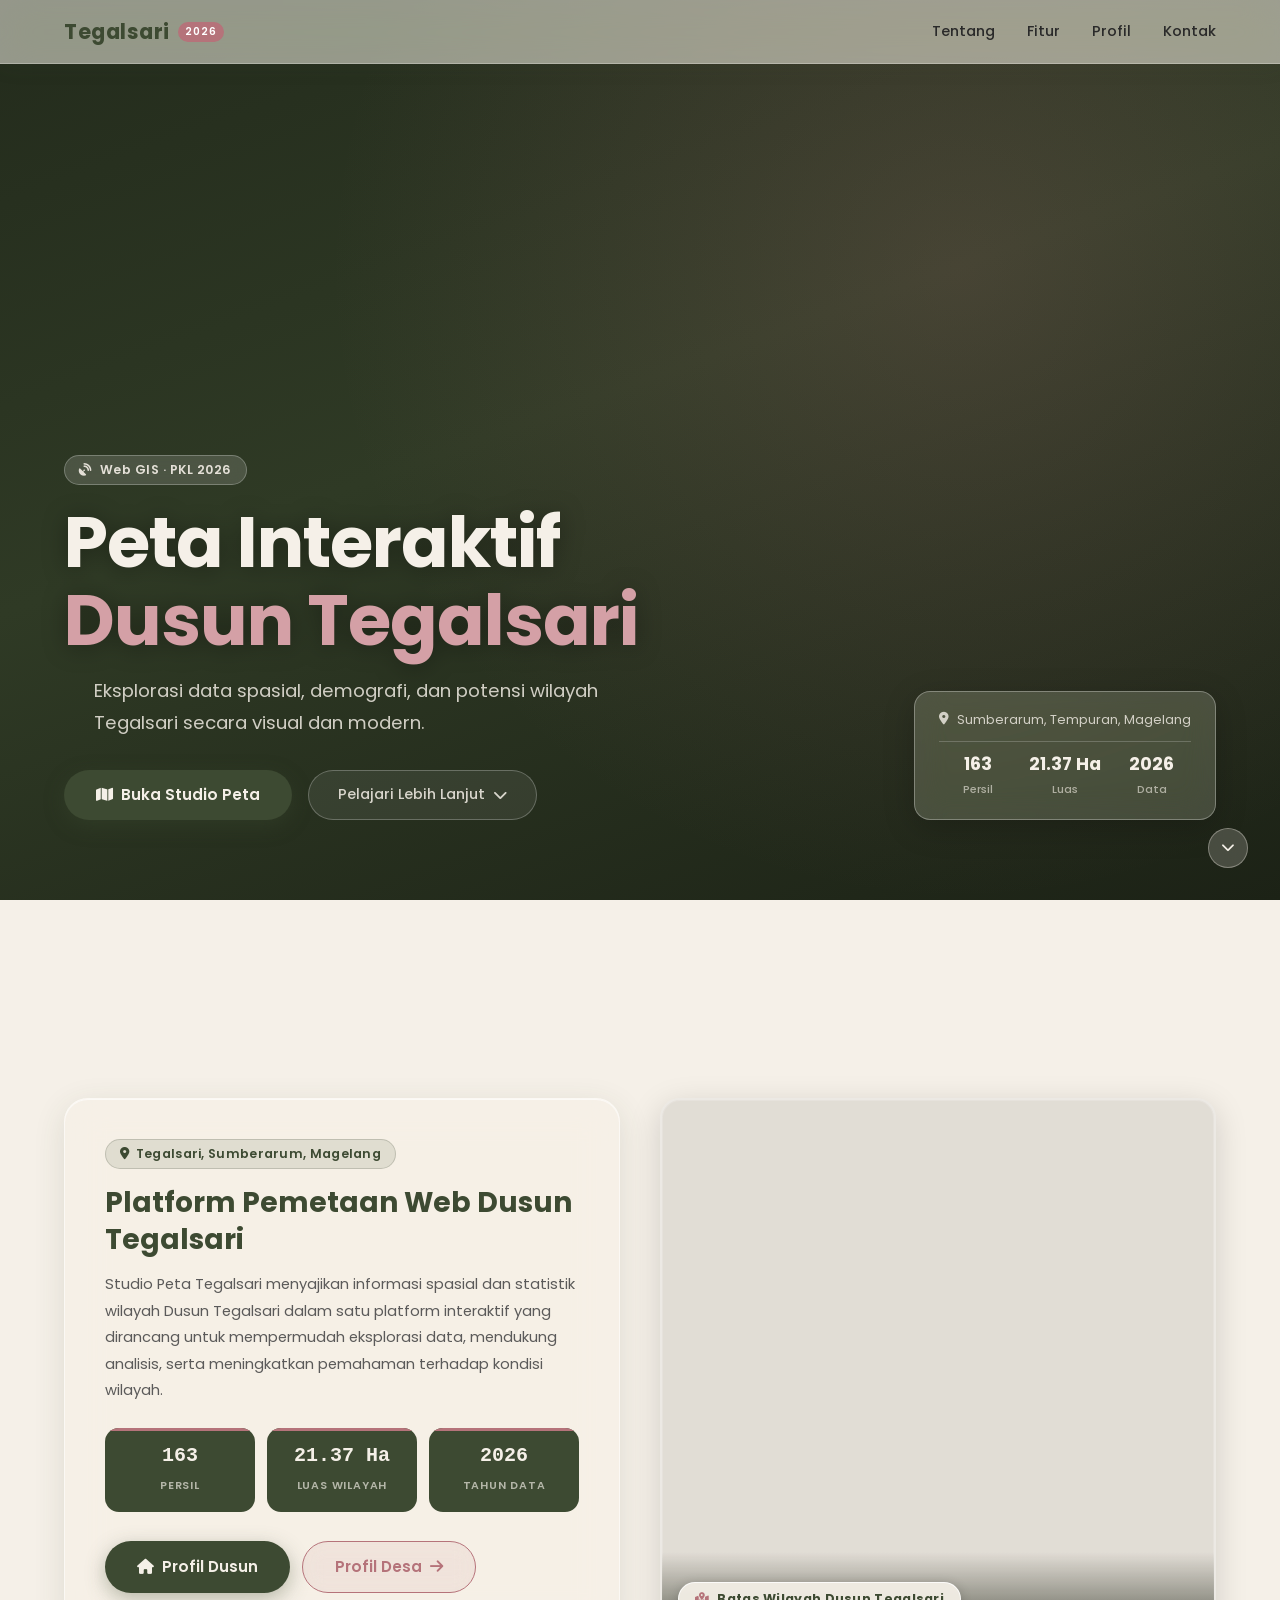
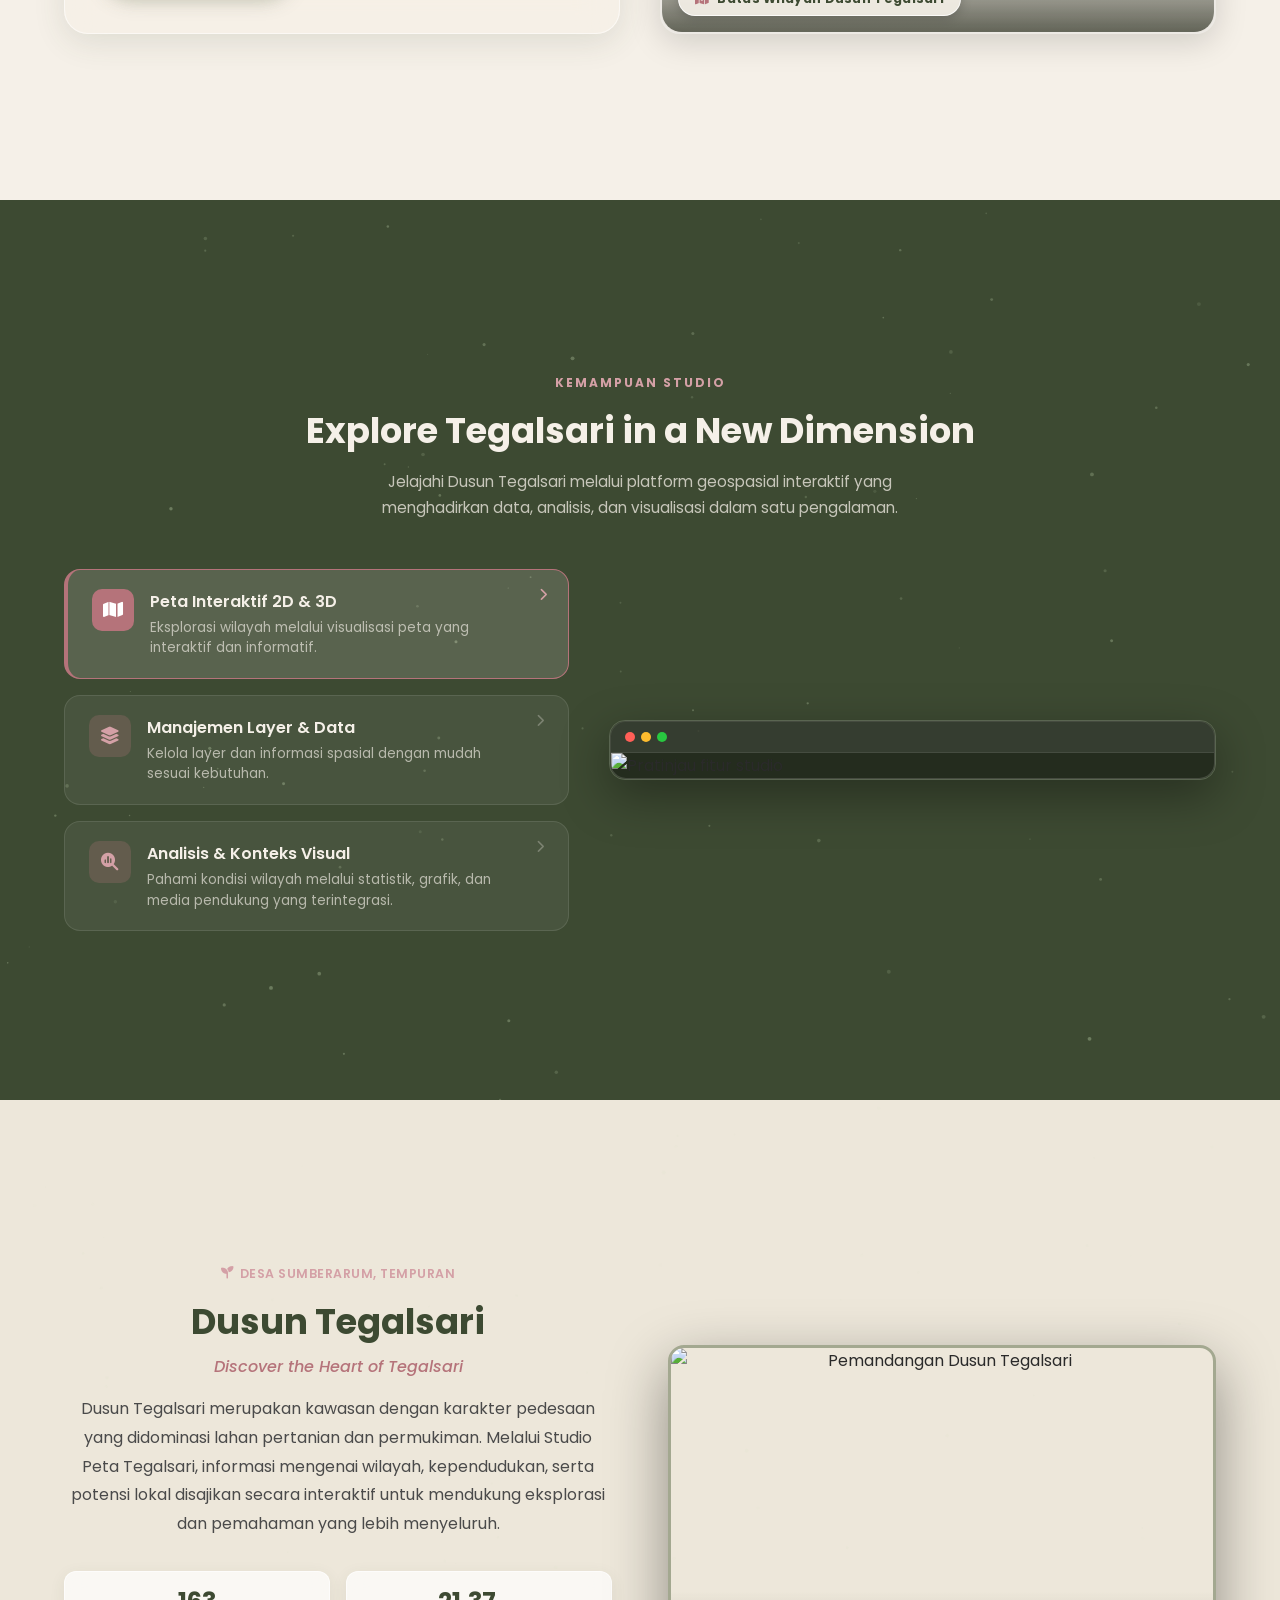
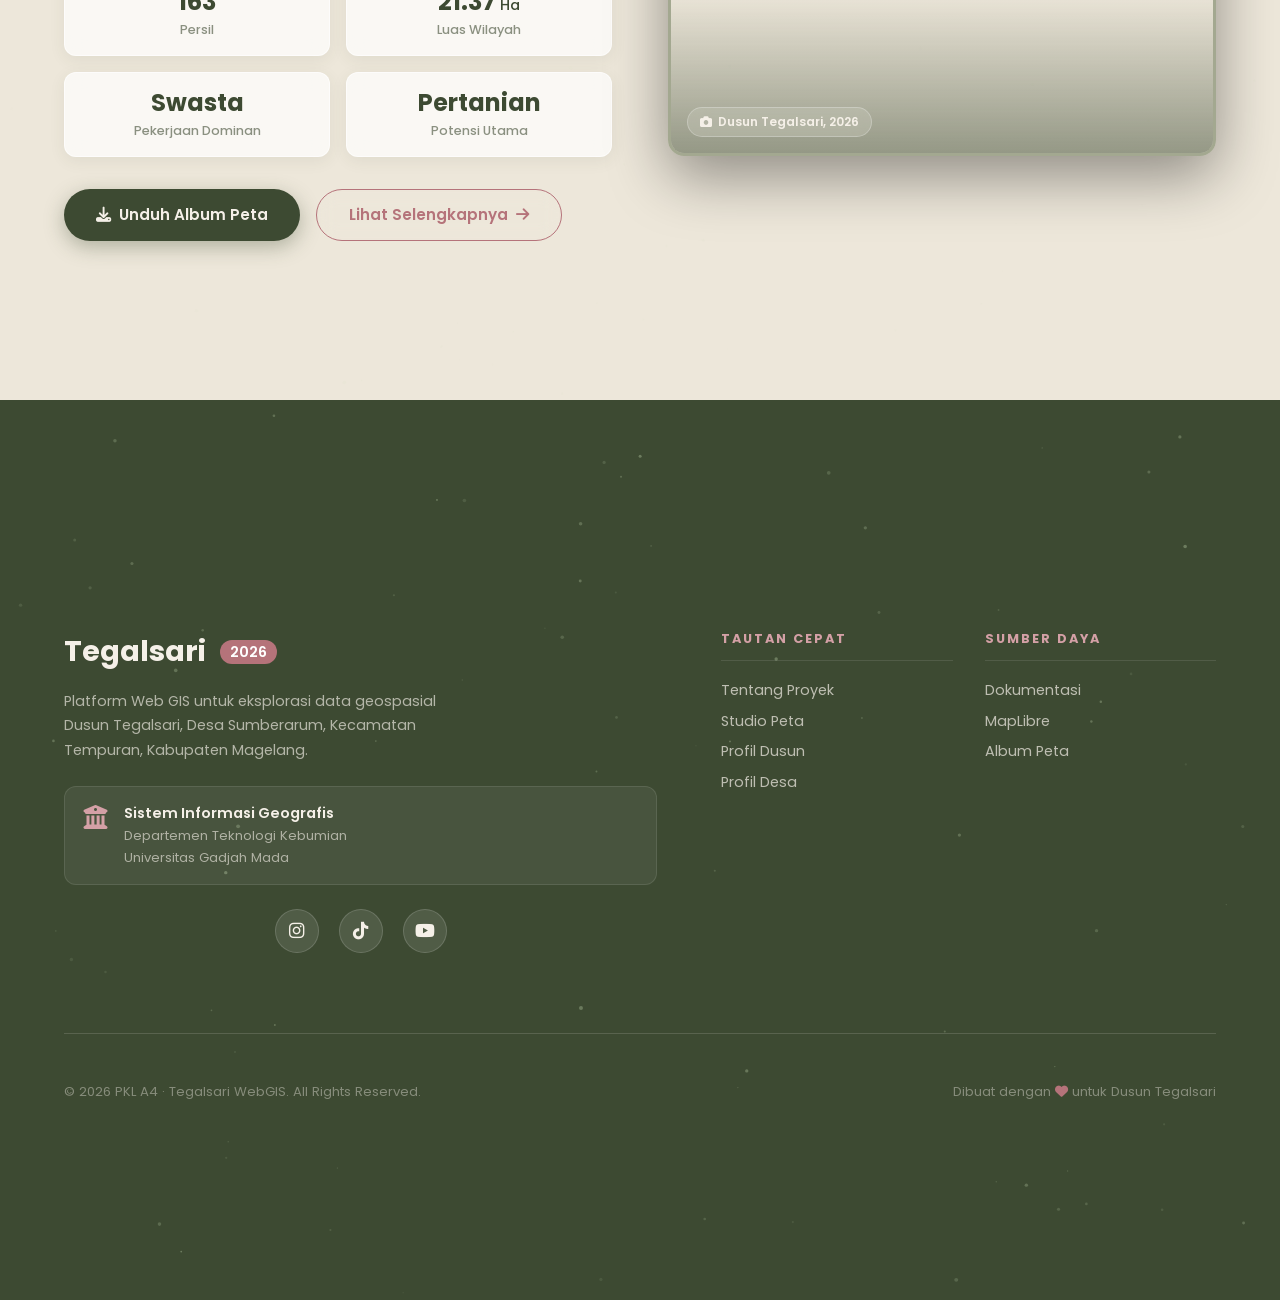
==== index.html @ 6dae24c2 "2" ====
<!DOCTYPE html>
<html lang="id">

<head>
    <meta charset="UTF-8">
    <meta name="viewport" content="width=device-width, initial-scale=1.0">
    <title>Beranda - Studio Peta Tegalsari</title>
    <meta name="description" content="Jelajahi Dusun Tegalsari, Sumberarum, Magelang melalui peta interaktif 2D & 3D. Visualisasikan data spasial, analisis demografi, dan lihat potensi wilayah secara modern.">
    <meta name="keywords" content="peta tegalsari, studio peta, dusun tegalsari, sumberarum, magelang, web gis, pemetaan partisipatif, sig ugm, data spasial">
    <meta name="google-site-verification" content="BQi9WeuSTPKFq4Drbe3K5Wo4mNg57BEpjbsLbM302eQ" />
    <meta property="og:title" content="Studio Peta Tegalsari">
    <meta property="og:description" content="Platform Web GIS untuk eksplorasi data geospasial Dusun Tegalsari, Magelang.">
    <meta property="og:image" content="https://dusun-tegalsari.web.app/data/logo.jpg">
    <meta property="og:url" content="https://dusun-tegalsari.web.app/index.html">
    <meta property="og:type" content="website">
    <link rel="shortcut icon" href="./data/logo.jpg" type="image/x-icon">
    <link rel="preconnect" href="https://fonts.googleapis.com">
    <link rel="preconnect" href="https://fonts.gstatic.com" crossorigin>
    <link href="https://fonts.googleapis.com/css2?family=Poppins:wght@300;400;500;600;700&display=swap" rel="stylesheet">
    <link rel="stylesheet" href="https://cdnjs.cloudflare.com/ajax/libs/font-awesome/6.4.0/css/all.min.css">
    <link rel="stylesheet" href="https://cdn.jsdelivr.net/npm/swiper@11/swiper-bundle.min.css" />
    <link rel="stylesheet" href="landing-style.css">
</head>

<body>
    <div id="page-background"></div>

    <!-- HEADER -->
    <header class="main-header">
        <a href="#hero" class="logo">Tegalsari</a>
        <nav class="main-nav">
            <a href="#about" class="nav-link">Tentang</a>
            <a href="#features" class="nav-link">Fitur</a>
            <a href="#preview" class="nav-link">Profil</a>
            <a href="#contact" class="nav-link">Kontak</a>
        </nav>
        <button class="nav-toggle" aria-label="Buka navigasi">
            <i class="fas fa-bars"></i>
        </button>
    </header>

    <main id="scroll-container">

        <!-- ===== SECTION 1: HERO — Layout baru: teks kiri bawah, kanan kosong ===== -->
        <section id="hero" class="fullscreen-section">
            <div class="container hero-container">
                <div class="hero-left">
                    <span class="hero-eyebrow">
                        <i class="fa-solid fa-satellite-dish"></i>
                        Web GIS · PKL 2026
                    </span>
                    <h1 class="hero-title">Peta Interaktif<br><span class="hero-title-accent">Dusun Tegalsari</span></h1>
                    <p class="hero-subtitle">Eksplorasi data spasial, demografi, dan potensi wilayah Tegalsari secara visual dan modern.</p>
                    <div class="hero-cta-group">
                        <a href="studio.html" target="_blank" class="btn btn-primary">
                            <i class="fa-solid fa-map"></i> Buka Studio Peta
                        </a>
                        <a href="#about" class="btn btn-ghost">
                            Pelajari Lebih Lanjut <i class="fa-solid fa-chevron-down"></i>
                        </a>
                    </div>
                </div>
                <!-- Floating info card pojok kanan bawah -->
                <div class="hero-info-card">
                    <div class="hero-info-card__row">
                        <i class="fa-solid fa-location-dot"></i>
                        <span>Sumberarum, Tempuran, Magelang</span>
                    </div>
                    <div class="hero-info-card__divider"></div>
                    <div class="hero-info-card__stats">
                        <div>
                            <strong>163</strong>
                            <small>Persil</small>
                        </div>
                        <div>
                            <strong>21.37 Ha</strong>
                            <small>Luas</small>
                        </div>
                        <div>
                            <strong>2026</strong>
                            <small>Data</small>
                        </div>
                    </div>
                </div>
            </div>
        </section>

        <!-- ===== SECTION 2: TENTANG — Layout baru: badge + 2 kolom + mini stats ===== -->
        <section id="about" class="fullscreen-section">
            <div class="container">
                <div class="about-content-grid">
                    <div class="about-text-content">
                        <span class="about-badge">
                            <i class="fa-solid fa-location-dot"></i>
                            Tegalsari, Sumberarum, Magelang
                        </span>
                        <h2 class="section-title">Platform Pemetaan Web Dusun Tegalsari</h2>
                        <p class="section-description">
                            Studio Peta Tegalsari menyajikan informasi spasial dan statistik wilayah Dusun Tegalsari dalam satu platform interaktif yang dirancang untuk mempermudah eksplorasi data, mendukung analisis, serta meningkatkan pemahaman terhadap kondisi wilayah.
                        </p>
                        <div class="about-stats-mini">
                            <div class="about-stat">
                                <strong>163</strong>
                                <span>Persil</span>
                            </div>
                            <div class="about-stat">
                                <strong>21.37 Ha</strong>
                                <span>Luas Wilayah</span>
                            </div>
                            <div class="about-stat">
                                <strong>2026</strong>
                                <span>Tahun Data</span>
                            </div>
                        </div>
                        <div class="about-buttons">
                            <a href="profil-dusun.html" class="btn btn-primary">
                                <i class="fa-solid fa-house"></i> Profil Dusun
                            </a>
                            <a href="https://desasumberarum.id/" target="_blank" class="btn btn-secondary">
                                Profil Desa <i class="fa-solid fa-arrow-right"></i>
                            </a>
                        </div>
                    </div>
                    <div class="about-map-placeholder">
                        <div class="about-map-label">
                            <i class="fa-solid fa-map-location-dot"></i>
                            Batas Wilayah Dusun Tegalsari
                        </div>
                    </div>
                </div>
            </div>
        </section>

        <!-- ===== SECTION 3: FITUR — Layout baru: header center atas, grid bawah ===== -->
        <section id="features" class="fullscreen-section bg-darker">
            <canvas class="twinkling-lights-canvas"></canvas>
            <div class="container">
                <div class="section-content section-content--features">
                    <div class="features-header">
                        <span class="features-eyebrow">Kemampuan Studio</span>
                        <h2 class="section-title">Explore Tegalsari in a New Dimension</h2>
                        <p class="features-subtitle">
Jelajahi Dusun Tegalsari melalui platform geospasial interaktif yang menghadirkan data, analisis, dan visualisasi dalam satu pengalaman.                        </p>
                    </div>

                    <div class="features-interactive-grid">
                        <div class="features-list">
                            <div class="feature-item active" data-image-src="./img/image1.png">
                                <div class="feature-item__icon">
                                    <i class="fa-solid fa-map"></i>
                                </div>
                                <div class="feature-item__text">
                                    <h3>Peta Interaktif 2D & 3D</h3>
                                    <p>Eksplorasi wilayah melalui visualisasi peta yang interaktif dan informatif.</p>
                                </div>
                                <i class="fa-solid fa-chevron-right feature-item__arrow"></i>
                            </div>
                            <div class="feature-item" data-image-src="./img/image2.png">
                                <div class="feature-item__icon">
                                    <i class="fa-solid fa-layer-group"></i>
                                </div>
                                <div class="feature-item__text">
                                    <h3>Manajemen Layer & Data</h3>
                                    <p>Kelola layer dan informasi spasial dengan mudah sesuai kebutuhan.</p>
                                </div>
                                <i class="fa-solid fa-chevron-right feature-item__arrow"></i>
                            </div>
                            <div class="feature-item" data-image-src="./img/image3.png">
                                <div class="feature-item__icon">
                                    <i class="fa-solid fa-magnifying-glass-chart"></i>
                                </div>
                                <div class="feature-item__text">
                                    <h3>Analisis & Konteks Visual</h3>
                                    <p>Pahami kondisi wilayah melalui statistik, grafik, dan media pendukung yang terintegrasi.</p>
                                </div>
                                <i class="fa-solid fa-chevron-right feature-item__arrow"></i>
                            </div>
                        </div>

                        <div class="features-preview">
                            <div class="features-preview__frame">
                                <div class="features-preview__bar">
                                    <span></span><span></span><span></span>
                                </div>
                                <img src="./img/image1.png" alt="Pratinjau fitur studio" id="feature-preview-image">
                            </div>
                        </div>
                    </div>
                </div>
            </div>
        </section>

        <!-- ===== SECTION 4: PROFIL DUSUN — Layout baru: gambar kanan, teks kiri ===== -->
        <section id="preview" class="fullscreen-section bg-darker">
            <canvas class="twinkling-lights-canvas"></canvas>
            <div class="container">
                <div class="section-content">
                    <div class="profil-dusun-grid">
                        <!-- Kolom Kiri: Konten Teks -->
                        <div class="profil-dusun-content">
                            <span class="profil-eyebrow">
                                <i class="fa-solid fa-seedling"></i> Desa Sumberarum, Tempuran
                            </span>
                            <h2 class="section-title">Dusun Tegalsari</h2>
                            <p class="profil-dusun-tagline">Discover the Heart of Tegalsari</p>
                            <p class="section-description">
                                Dusun Tegalsari merupakan kawasan dengan karakter pedesaan yang didominasi lahan pertanian dan permukiman. Melalui Studio Peta Tegalsari, informasi mengenai wilayah, kependudukan, serta potensi lokal disajikan secara interaktif untuk mendukung eksplorasi dan pemahaman yang lebih menyeluruh.
                            </p>

                            <!-- Stats: 2 baris -->
                            <div class="profil-dusun-stats">
                                <div class="stat-item">
                                    <span class="stat-number">163</span>
                                    <p class="stat-label">Persil</p>
                                </div>
                                <div class="stat-item">
                                    <span class="stat-number">21.37<small> Ha</small></span>
                                    <p class="stat-label">Luas Wilayah</p>
                                </div>
                                <div class="stat-item">
                                    <span class="stat-number">Swasta</span>
                                    <p class="stat-label">Pekerjaan Dominan</p>
                                </div>
                                <div class="stat-item">
                                    <span class="stat-number">Pertanian</span>
                                    <p class="stat-label">Potensi Utama</p>
                                </div>
                            </div>

                            <div class="profil-dusun-buttons">
                                <a href="./source/media/album_peta_tegalsari_2026.pdf" class="btn btn-primary" download>
                                    <i class="fa-solid fa-download"></i> Unduh Album Peta
                                </a>
                                <a href="profil-dusun.html" target="_blank" rel="noopener noreferrer" class="btn btn-secondary">
                                    Lihat Selengkapnya <i class="fa-solid fa-arrow-right"></i>
                                </a>
                            </div>
                        </div>

                        <!-- Kolom Kanan: Gambar -->
                        <div class="profil-dusun-image-wrapper">
                            <img src="https://images.weserv.nl/?url=https://api.ona.io/api/v1/files/45949561?filename=tegalsari/attachments/854525_Form_Survei_PKL_2_Wawancara_DUSUNN/1752638874146.jpg&w=1080&q=75&output=jpg"
                                alt="Pemandangan Dusun Tegalsari">
                            <div class="profil-dusun-image-tag">
                                <i class="fa-solid fa-camera"></i> Dusun Tegalsari, 2026
                            </div>
                        </div>
                    </div>
                </div>
            </div>
        </section>

        <!-- ===== SECTION 5: KONTAK — Layout baru: 2 kolom, kiri info, kanan link ===== -->
        <section id="contact" class="fullscreen-section bg-darker">
            <canvas class="twinkling-lights-canvas"></canvas>
            <div class="container">
                <div class="contact-grid">
                    <!-- Kiri: Branding -->
                    <div class="contact-brand">
                        <div class="contact-logo">Tegalsari <span>2026</span></div>
                        <p class="contact-tagline">
                            Platform Web GIS untuk eksplorasi data geospasial Dusun Tegalsari,
                            Desa Sumberarum, Kecamatan Tempuran, Kabupaten Magelang.
                        </p>
                        <div class="contact-affiliation">
                            <i class="fa-solid fa-university"></i>
                            <div>
                                <strong>Sistem Informasi Geografis</strong>
                                <span>Departemen Teknologi Kebumian</span>
                                <span>Universitas Gadjah Mada</span>
                            </div>
                        </div>
                        <div class="social-links">
                            <a href="https://www.instagram.com/sig24ugm/" target="_blank" aria-label="Instagram">
                                <i class="fab fa-instagram"></i>
                            </a>
                            <a href="https://www.tiktok.com/@sig24ugm" target="_blank" aria-label="Tiktok"><i class="fab fa-tiktok"></i></a>
                            <a href="https://www.youtube.com/@sigugm" target="_blank" aria-label="YouTube"><i class="fab fa-youtube"></i></a>
                        </div>
                    </div>

                    <!-- Kanan: Link columns -->
                    <div class="contact-links">
                        <div class="footer-column">
                            <h3>Tautan Cepat</h3>
                            <ul>
                                <li><a href="#about">Tentang Proyek</a></li>
                                <li><a href="studio.html" target="_blank">Studio Peta</a></li>
                                <li><a href="profil-dusun.html" target="_blank">Profil Dusun</a></li>
                                <li><a href="https://desasumberarum.id/" target="_blank">Profil Desa</a></li>
                            </ul>
                        </div>
                        <div class="footer-column">
                            <h3>Sumber Daya</h3>
                            <ul>
                                <li><a href="dokumentasi.html" target="_blank">Dokumentasi</a></li>
                                <li><a href="https://maplibre.org/" target="_blank">MapLibre</a></li>
                                <li><a href="./source/media/album_peta.pdf" download>Album Peta</a></li>
                            </ul>
                        </div>
                    </div>
                </div>

                <div class="contact-footer-bar">
                    <span>© 2026 PKL A4 · Tegalsari WebGIS. All Rights Reserved.</span>
                    <span class="hide-on-mobile">Dibuat dengan <i class="fa-solid fa-heart" style="color:var(--rose)"></i> untuk Dusun Tegalsari</span>
                </div>
            </div>
        </section>

    </main>

    <!-- NAVIGASI PANAH -->
    <div id="section-nav-arrows">
        <a href="#" id="arrow-up" class="nav-arrow hidden" aria-label="Go to previous section">
            <i class="fa-solid fa-chevron-up"></i>
        </a>
        <a href="#" id="arrow-down" class="nav-arrow" aria-label="Go to next section">
            <i class="fa-solid fa-chevron-down"></i>
        </a>
    </div>

    <script src="https://cdn.jsdelivr.net/npm/swiper@11/swiper-bundle.min.js"></script>

    <script>
        document.addEventListener('DOMContentLoaded', () => {

            // Nav toggle
            const navToggle = document.querySelector('.nav-toggle');
            const mainNav = document.querySelector('.main-nav');
            const navLinks = document.querySelectorAll('.nav-link');
            navToggle.addEventListener('click', () => {
                mainNav.classList.toggle('is-open');
                const icon = navToggle.querySelector('i');
                icon.classList.toggle('fa-bars');
                icon.classList.toggle('fa-times');
            });
            navLinks.forEach(link => {
                link.addEventListener('click', () => {
                    if (mainNav.classList.contains('is-open')) {
                        mainNav.classList.remove('is-open');
                        const icon = navToggle.querySelector('i');
                        icon.classList.add('fa-bars');
                        icon.classList.remove('fa-times');
                    }
                });
            });

            // Twinkling lights canvas
            const canvases = document.querySelectorAll('.twinkling-lights-canvas');
            canvases.forEach(canvas => {
                const ctx = canvas.getContext('2d');
                let lights = [];
                const numLights = 80;
                function resizeCanvas() { canvas.width = canvas.offsetWidth; canvas.height = canvas.offsetHeight; }
                function Light() { this.x = Math.random() * canvas.width; this.y = Math.random() * canvas.height; this.size = Math.random() * 1.5 + 0.5; this.opacity = Math.random() * 0.5 + 0.2; this.twinkleSpeed = (Math.random() - 0.5) * 0.015; }
                Light.prototype.update = function () { this.opacity += this.twinkleSpeed; if (this.opacity <= 0.1 || this.opacity >= 1) { this.twinkleSpeed *= -1; } };
                Light.prototype.draw = function () { ctx.beginPath(); ctx.arc(this.x, this.y, this.size, 0, Math.PI * 2); ctx.fillStyle = `rgba(200, 220, 180, ${this.opacity})`; ctx.fill(); };
                function createLights() { lights = []; for (let i = 0; i < numLights; i++) { lights.push(new Light()); } }
                function animate() { ctx.clearRect(0, 0, canvas.width, canvas.height); for (const light of lights) { light.update(); light.draw(); } requestAnimationFrame(animate); }
                resizeCanvas(); createLights(); animate();
                window.addEventListener('resize', () => { resizeCanvas(); createLights(); });
            });

            // Section nav arrows
            const sections = document.querySelectorAll('.fullscreen-section');
            const arrowUp = document.getElementById('arrow-up');
            const arrowDown = document.getElementById('arrow-down');
            function smoothScrollTo(targetId) { document.querySelector(targetId)?.scrollIntoView({ behavior: 'smooth', block: 'start' }); }
            arrowUp.addEventListener('click', (e) => { e.preventDefault(); smoothScrollTo(e.currentTarget.getAttribute('href')); });
            arrowDown.addEventListener('click', (e) => { e.preventDefault(); smoothScrollTo(e.currentTarget.getAttribute('href')); });
            const observer = new IntersectionObserver((entries) => {
                entries.forEach(entry => {
                    if (entry.isIntersecting) {
                        const currentIndex = Array.from(sections).findIndex(sec => sec.id === entry.target.id);
                        arrowUp.classList.toggle('hidden', currentIndex === 0);
                        if (currentIndex > 0) arrowUp.href = `#${sections[currentIndex - 1].id}`;
                        arrowDown.classList.toggle('hidden', currentIndex === sections.length - 1);
                        if (currentIndex < sections.length - 1) arrowDown.href = `#${sections[currentIndex + 1].id}`;
                    }
                });
            }, { threshold: 0.7 });
            sections.forEach(section => observer.observe(section));

            // Feature items interaktif
            const featureItems = document.querySelectorAll('.feature-item');
            const mockupImage = document.getElementById('feature-preview-image');
            if (featureItems.length > 0 && mockupImage) {
                featureItems.forEach(item => {
                    item.addEventListener('click', () => {
                        featureItems.forEach(i => i.classList.remove('active'));
                        item.classList.add('active');
                        const newImageSrc = item.getAttribute('data-image-src');
                        mockupImage.style.opacity = '0';
                        setTimeout(() => { mockupImage.src = newImageSrc; mockupImage.style.opacity = '1'; }, 300);
                    });
                });
            }
        });
    </script>

</body>
</html>
---- landing-style.css ----
/* ============================================
   LANDING-STYLE.CSS — TEGALSARI 2026
   Palet: Olive Green + Dusty Rose + Cream
   ============================================ */

/* --- VARIABLES --- */
:root {
    --olive:        #3d4a32;
    --olive-light:  #5a6b47;
    --olive-muted:  rgba(61, 74, 50, 0.85);
    --rose:         #b5737a;
    --rose-light:   #d4a0a6;
    --cream:        #f5f0e8;
    --cream-dark:   #ede7da;
    --charcoal:     #2a2a2a;
    --text-on-dark: #f0ece4;
    --text-muted:   #8a9080;
    --border-glass: rgba(255, 255, 255, 0.25);
    --glass-blur:   blur(18px) saturate(160%);
    --font:         'Poppins', sans-serif;
    --radius:       16px;
    --transition:   0.35s ease;
}

/* --- RESET & BASE --- */
*, *::before, *::after { margin: 0; padding: 0; box-sizing: border-box; }
html { scroll-behavior: smooth; }

body {
    font-family: var(--font);
    background-color: var(--cream);
    color: var(--charcoal);
    overflow-x: hidden;
}

/* --- LATAR HALAMAN (statis, tanpa peta) --- */
#page-background {
    position: fixed;
    top: 0; left: 0;
    width: 100%; height: 100%;
    z-index: 0;
    background:
        radial-gradient(circle at 75% 30%, rgba(181, 115, 122, 0.18), transparent 55%),
        linear-gradient(160deg, #232b1c 0%, #2f3a25 45%, #1c2216 100%);
}

/* ============================================
   HEADER
   ============================================ */
.main-header {
    position: fixed;
    top: 0; left: 0; right: 0;
    z-index: 1000;
    display: flex;
    justify-content: space-between;
    align-items: center;
    padding: 1rem 5%;
    background: rgba(245, 240, 232, 0.55);
    backdrop-filter: var(--glass-blur);
    -webkit-backdrop-filter: var(--glass-blur);
    border-bottom: 1px solid var(--border-glass);
    box-shadow: 0 2px 20px rgba(61, 74, 50, 0.1);
    transition: background var(--transition);
}

.logo {
    font-size: 1.3rem;
    font-weight: 700;
    text-decoration: none;
    color: var(--olive);
    letter-spacing: 0.5px;
    display: flex;
    align-items: center;
    gap: 0.5rem;
}
.logo::after {
    content: '2026';
    font-size: 0.65rem;
    font-weight: 600;
    background: var(--rose);
    color: #fff;
    padding: 2px 7px;
    border-radius: 20px;
    letter-spacing: 1px;
    vertical-align: middle;
}

.main-nav {
    display: flex;
    gap: 2rem;
}
.main-nav .nav-link {
    text-decoration: none;
    color: var(--charcoal);
    font-size: 0.9rem;
    font-weight: 500;
    position: relative;
    transition: color var(--transition);
}
.main-nav .nav-link::after {
    content: '';
    position: absolute;
    bottom: -3px; left: 0;
    width: 0; height: 2px;
    background: var(--rose);
    border-radius: 2px;
    transition: width var(--transition);
}
.main-nav .nav-link:hover { color: var(--olive); }
.main-nav .nav-link:hover::after { width: 100%; }

.nav-toggle {
    display: none;
    background: none;
    border: none;
    font-size: 1.3rem;
    color: var(--olive);
    cursor: pointer;
}

/* ============================================
   FULLSCREEN SECTIONS
   ============================================ */
main#scroll-container {
    position: relative;
    z-index: 1;
}

.fullscreen-section {
    min-height: 100vh;
    display: flex;
    align-items: center;
    justify-content: center;
    position: relative;
    overflow: hidden;
}

.container {
    width: 90%;
    max-width: 1200px;
    margin: 0 auto;
    position: relative;
    z-index: 2;
}

/* ============================================
   SECTION 1: HERO
   ============================================ */
#hero {
    background: transparent;
}

#hero .section-content {
    text-align: center;
    padding: 6rem 1rem 2rem;
}

.hero-title {
    font-size: clamp(2.2rem, 5vw, 4rem);
    font-weight: 700;
    line-height: 1.15;
    color: var(--cream);
    text-shadow: 0 2px 20px rgba(0,0,0,0.4);
    margin-bottom: 1rem;
    letter-spacing: -0.5px;
}

.hero-subtitle {
    font-size: clamp(0.95rem, 2vw, 1.15rem);
    color: rgba(245, 240, 232, 0.82);
    max-width: 560px;
    margin: 0 auto 2rem;
    line-height: 1.7;
}

/* ============================================
   BUTTONS
   ============================================ */
.btn {
    display: inline-flex;
    align-items: center;
    gap: 0.5rem;
    padding: 0.85rem 2rem;
    border-radius: 50px;
    font-family: var(--font);
    font-size: 0.95rem;
    font-weight: 600;
    text-decoration: none;
    transition: all var(--transition);
    cursor: pointer;
    border: none;
}

.btn-primary {
    background: var(--olive);
    color: var(--cream);
    box-shadow: 0 6px 20px rgba(61, 74, 50, 0.35);
}
.btn-primary:hover {
    background: var(--olive-light);
    transform: translateY(-3px);
    box-shadow: 0 10px 28px rgba(61, 74, 50, 0.45);
    color: var(--cream);
}

.btn-secondary {
    background: rgba(245, 240, 232, 0.18);
    backdrop-filter: blur(10px);
    color: var(--cream);
    border: 1.5px solid rgba(245, 240, 232, 0.5);
}
.btn-secondary:hover {
    background: var(--rose);
    border-color: var(--rose);
    color: #fff;
    transform: translateY(-3px);
}

/* ============================================
   SECTION 2: ABOUT
   ============================================ */
/* ============================================
   SECTION 2: ABOUT — FIX
   ============================================ */
#about { background: transparent; }

.about-content-grid {
    display: grid;
    grid-template-columns: 1fr 1fr;
    gap: 2.5rem;
    align-items: center;
    padding: 5rem 0 3rem;
}

/* Card kiri */
.about-text-content {
    background: rgba(245, 240, 232, 0.72);
    backdrop-filter: blur(20px) saturate(160%);
    -webkit-backdrop-filter: blur(20px) saturate(160%);
    border: 1px solid rgba(255, 255, 255, 0.55);
    border-radius: 24px;
    padding: 2.5rem;
    box-shadow: 0 8px 32px rgba(61, 74, 50, 0.12), inset 0 1px 0 rgba(255,255,255,0.6);
}

.about-badge {
    display: inline-flex;
    align-items: center;
    gap: 0.4rem;
    background: rgba(61, 74, 50, 0.12);
    color: var(--olive, #3d4a32);
    font-size: 0.78rem;
    font-weight: 600;
    padding: 5px 14px;
    border-radius: 50px;
    margin-bottom: 1rem;
    border: 1px solid rgba(61, 74, 50, 0.2);
    letter-spacing: 0.3px;
}

.about-text-content .section-title {
    font-size: 1.75rem;
    font-weight: 700;
    color: var(--olive, #3d4a32);
    margin-bottom: 0.85rem;
    line-height: 1.3;
}

.about-text-content .section-description {
    color: #4a4a4a;
    font-size: 0.92rem;
    line-height: 1.8;
    margin-bottom: 1.5rem;
    opacity: 0.9;
}

/* === FIX 3: Stats mini — lebih menarik === */
.about-stats-mini {
    display: grid;
    grid-template-columns: repeat(3, 1fr);
    gap: 0.75rem;
    margin-bottom: 1.8rem;
}

.about-stat {
    background: var(--olive, #3d4a32);
    border-radius: 14px;
    padding: 1rem 0.75rem;
    text-align: center;
    position: relative;
    overflow: hidden;
    transition: transform 0.25s ease, box-shadow 0.25s ease;
}
.about-stat:hover {
    transform: translateY(-3px);
    box-shadow: 0 8px 20px rgba(61, 74, 50, 0.3);
}

/* Accent bar atas tiap stat */
.about-stat::before {
    content: '';
    position: absolute;
    top: 0; left: 0; right: 0;
    height: 3px;
    background: var(--rose, #b5737a);
    border-radius: 14px 14px 0 0;
}

.about-stat strong {
    display: block;
    font-size: 1.25rem;
    font-weight: 800;
    color: #f5f0e8;
    line-height: 1.15;
    margin-bottom: 0.25rem;
    font-family: 'Courier New', monospace;
}

.about-stat span {
    font-size: 0.68rem;
    color: rgba(245, 240, 232, 0.65);
    font-weight: 600;
    text-transform: uppercase;
    letter-spacing: 0.8px;
}

/* Buttons */
.about-buttons {
    display: flex;
    gap: 0.75rem;
    flex-wrap: wrap;
}

.about-text-content .btn-secondary {
    background: rgba(181, 115, 122, 0.1);
    color: var(--rose, #b5737a);
    border: 1.5px solid var(--rose, #b5737a);
}
.about-text-content .btn-secondary:hover {
    background: var(--rose, #b5737a);
    color: #fff;
}

/* === FIX 1 & 2: Map placeholder — ukuran pas + label terlihat === */
.about-map-placeholder {
    /* Samakan tinggi dengan card kiri */
    align-self: stretch;
    min-height: 420px;
    border-radius: 20px;
    border: 2px solid rgba(255, 255, 255, 0.35);
    background: rgba(0, 0, 0, 0.08);
    position: relative;
    display: flex;
    align-items: flex-end;
    padding: 1rem;
    box-shadow: inset 0 0 0 1px rgba(255,255,255,0.15), 0 8px 32px rgba(0,0,0,0.15);
    overflow: hidden;
}

/* Overlay samar biar label terbaca */
.about-map-placeholder::before {
    content: '';
    position: absolute;
    bottom: 0; left: 0; right: 0;
    height: 80px;
    background: linear-gradient(to top, rgba(30, 35, 20, 0.65) 0%, transparent 100%);
    pointer-events: none;
    border-radius: 0 0 20px 20px;
}

/* FIX 2: Label terlihat jelas di atas gradient gelap */
.about-map-label {
    position: relative;
    z-index: 2;
    display: inline-flex;
    align-items: center;
    gap: 0.5rem;
    /* Warna terang supaya kontras di atas peta gelap */
    background: rgba(245, 240, 232, 0.92);
    backdrop-filter: blur(10px);
    color: var(--olive, #3d4a32);
    font-size: 0.78rem;
    font-weight: 700;
    padding: 7px 16px;
    border-radius: 50px;
    border: 1px solid rgba(255, 255, 255, 0.8);
    box-shadow: 0 2px 12px rgba(0,0,0,0.2);
    letter-spacing: 0.3px;
}
.about-map-label i {
    color: var(--rose, #b5737a);
    font-size: 0.75rem;
}

/* Responsive */
@media (max-width: 992px) {
    .about-content-grid { grid-template-columns: 1fr; gap: 2rem; }
    .about-map-placeholder { display: none; }
    .about-stats-mini { grid-template-columns: repeat(3, 1fr); }
}

@media (max-width: 480px) {
    .about-stats-mini { grid-template-columns: 1fr; }
    .about-text-content { padding: 1.5rem; }
}

/* ============================================
   SECTION 3: FITUR
   ============================================ */
#features {
    background: var(--olive);
    position: relative;
}

.twinkling-lights-canvas {
    position: absolute;
    top: 0; left: 0;
    width: 100%; height: 100%;
    z-index: 0;
    opacity: 0.5;
}

.section-content {
    position: relative;
    z-index: 1;
    text-align: center;
    padding: 5rem 0;
}

.section-content--features { text-align: left; }

#features .section-title {
    font-size: 2.2rem;
    font-weight: 700;
    color: var(--cream);
    text-align: center;
    margin-bottom: 0.75rem;
}

.features-subtitle {
    text-align: center;
    color: rgba(245, 240, 232, 0.75);
    max-width: 560px;
    margin: 0 auto 3rem;
    font-size: 0.95rem;
    line-height: 1.7;
}

.features-interactive-grid {
    display: grid;
    grid-template-columns: 1fr 1.2fr;
    gap: 2.5rem;
    align-items: center;
}

/* Feature list items */
.features-list {
    display: flex;
    flex-direction: column;
    gap: 1rem;
}

.feature-item {
    display: flex;
    align-items: flex-start;
    gap: 1rem;
    padding: 1.2rem 1.5rem;
    border-radius: var(--radius);
    background: rgba(255, 255, 255, 0.06);
    border: 1px solid rgba(255,255,255,0.1);
    cursor: pointer;
    transition: all var(--transition);
}
.feature-item:hover {
    background: rgba(255,255,255,0.12);
    border-color: var(--rose-light);
}
.feature-item.active {
    background: rgba(245, 240, 232, 0.15);
    border-color: var(--rose);
    border-left: 4px solid var(--rose);
}

.feature-item__icon {
    width: 42px; height: 42px;
    background: rgba(181, 115, 122, 0.25);
    border-radius: 10px;
    display: grid;
    place-items: center;
    color: var(--rose-light);
    font-size: 1.1rem;
    flex-shrink: 0;
    transition: background var(--transition);
}
.feature-item.active .feature-item__icon {
    background: var(--rose);
    color: #fff;
}

.feature-item__text h3 {
    font-size: 1rem;
    font-weight: 600;
    color: var(--cream);
    margin-bottom: 0.25rem;
}
.feature-item__text p {
    font-size: 0.85rem;
    color: rgba(245, 240, 232, 0.65);
    line-height: 1.5;
}

/* Preview image */
.features-preview {
    border-radius: var(--radius);
    overflow: hidden;
    border: 1px solid rgba(255,255,255,0.15);
    box-shadow: 0 16px 48px rgba(0,0,0,0.35);
}

#feature-preview-image {
    width: 100%;
    display: block;
    transition: opacity 0.3s ease;
}

/* ============================================
   SECTION 4: PROFIL DUSUN
   ============================================ */
#preview {
    background: var(--cream-dark);
    position: relative;
}

#preview .twinkling-lights-canvas { opacity: 0.12; }

.profil-dusun-grid {
    display: grid;
    grid-template-columns: 1fr 1fr;
    gap: 3.5rem;
    align-items: center;
    padding: 4rem 0;
}

.profil-dusun-image-wrapper {
    border-radius: var(--radius);
    overflow: hidden;
    box-shadow: 0 16px 48px rgba(61, 74, 50, 0.2);
    border: 3px solid var(--olive-light);
    aspect-ratio: 4/3;
    position: relative;
}
.profil-dusun-image-wrapper img {
    width: 100%; height: 100%;
    object-fit: cover;
    display: block;
}
/* Overlay warna olive tipis di atas gambar */
.profil-dusun-image-wrapper::after {
    content: '';
    position: absolute;
    inset: 0;
    background: linear-gradient(to bottom, transparent 50%, rgba(61,74,50,0.35) 100%);
    pointer-events: none;
}

.profil-dusun-content .section-title {
    font-size: 2.2rem;
    font-weight: 700;
    color: var(--olive);
    margin-bottom: 0.4rem;
}

.profil-dusun-tagline {
    font-size: 1rem;
    color: var(--rose);
    font-style: italic;
    margin-bottom: 1rem;
    font-weight: 500;
}

.profil-dusun-content .section-description {
    color: #4a4a4a;
    margin-bottom: 2rem;
    line-height: 1.8;
}

/* Stats */
.profil-dusun-stats {
    display: grid;
    grid-template-columns: 1fr 1fr;
    gap: 1rem;
    margin-bottom: 2rem;
}

.stat-item {
    background: rgba(255, 255, 255, 0.7);
    backdrop-filter: blur(10px);
    border: 1px solid rgba(255,255,255,0.6);
    border-radius: 12px;
    padding: 1rem 1.2rem;
    box-shadow: 0 4px 16px rgba(61,74,50,0.08);
    transition: transform var(--transition), box-shadow var(--transition);
}
.stat-item:hover {
    transform: translateY(-4px);
    box-shadow: 0 8px 24px rgba(61,74,50,0.15);
}

.stat-number {
    font-size: 1.5rem;
    font-weight: 700;
    color: var(--olive);
    display: block;
    line-height: 1.2;
    margin-bottom: 0.25rem;
}
.stat-number small {
    font-size: 0.9rem;
    font-weight: 500;
}

.stat-label {
    font-size: 0.8rem;
    color: var(--text-muted);
    font-weight: 500;
}

/* Profil buttons */
.profil-dusun-buttons {
    display: flex;
    gap: 1rem;
    flex-wrap: wrap;
}

/* Override btn colors untuk section cream */
#preview .btn-primary {
    background: var(--olive);
    color: var(--cream);
}
#preview .btn-secondary {
    background: transparent;
    color: var(--rose);
    border: 1.5px solid var(--rose);
}
#preview .btn-secondary:hover {
    background: var(--rose);
    color: #fff;
}

/* ============================================
   SECTION 5: FOOTER / CONTACT
   ============================================ */
#contact {
    background: var(--olive);
    position: relative;
}

#contact .section-content {
    padding: 5rem 0 3rem;
    text-align: left;
}

#contact .section-title {
    font-size: 2.4rem;
    font-weight: 700;
    color: var(--cream);
    text-align: center;
    margin-bottom: 0.75rem;
}

#contact .section-description {
    color: rgba(245, 240, 232, 0.7);
    text-align: center;
    font-size: 0.95rem;
    margin-bottom: 3rem;
}

.footer-grid {
    display: grid;
    grid-template-columns: repeat(3, 1fr);
    gap: 2.5rem;
    margin-bottom: 3rem;
    padding-bottom: 3rem;
    border-bottom: 1px solid rgba(245,240,232,0.15);
}

.footer-column h3 {
    font-size: 0.8rem;
    font-weight: 700;
    text-transform: uppercase;
    letter-spacing: 2px;
    color: var(--rose-light);
    margin-bottom: 1.2rem;
    padding-bottom: 0.75rem;
    border-bottom: 1px solid rgba(255,255,255,0.1);
}

.footer-column ul {
    list-style: none;
    display: flex;
    flex-direction: column;
    gap: 0.6rem;
}

.footer-column ul li a,
.footer-column ul li p {
    color: rgba(245, 240, 232, 0.7);
    text-decoration: none;
    font-size: 0.9rem;
    transition: color var(--transition);
    display: block;
}
.footer-column ul li a:hover {
    color: var(--rose-light);
}

/* Social links */
.social-links {
    display: flex;
    justify-content: center;
    gap: 1.25rem;
    margin-bottom: 2rem;
}
.social-links a {
    width: 44px; height: 44px;
    background: rgba(255,255,255,0.1);
    border: 1px solid rgba(255,255,255,0.15);
    border-radius: 50%;
    display: flex; align-items: center; justify-content: center;
    color: var(--cream);
    font-size: 1.1rem;
    text-decoration: none;
    transition: all var(--transition);
}
.social-links a:hover {
    background: var(--rose);
    border-color: var(--rose);
    transform: translateY(-3px);
}

.copyright {
    text-align: center;
    color: rgba(245, 240, 232, 0.45);
    font-size: 0.85rem;
}

/* ============================================
   SECTION NAV ARROWS
   ============================================ */
#section-nav-arrows {
    position: fixed;
    bottom: 2rem;
    right: 2rem;
    z-index: 900;
    display: flex;
    flex-direction: column;
    gap: 0.5rem;
}

.nav-arrow {
    width: 40px; height: 40px;
    background: rgba(245, 240, 232, 0.2);
    backdrop-filter: blur(10px);
    border: 1px solid rgba(245, 240, 232, 0.35);
    border-radius: 50%;
    display: flex; align-items: center; justify-content: center;
    color: var(--cream);
    font-size: 0.85rem;
    text-decoration: none;
    transition: all var(--transition);
}
.nav-arrow:hover {
    background: var(--rose);
    border-color: var(--rose);
    color: #fff;
}
.nav-arrow.hidden { display: none; }

/* ============================================
   RESPONSIVE
   ============================================ */
@media (max-width: 992px) {
    .about-content-grid,
    .features-interactive-grid,
    .profil-dusun-grid {
        grid-template-columns: 1fr;
        gap: 2rem;
    }
    .about-map-placeholder { display: none; }
    .footer-grid { grid-template-columns: 1fr 1fr; }
    .features-subtitle { text-align: left; }
    #features .section-title { text-align: left; }
}

@media (max-width: 768px) {
    .main-nav {
        display: none;
        flex-direction: column;
        position: absolute;
        top: 100%; left: 0; right: 0;
        background: rgba(245, 240, 232, 0.95);
        backdrop-filter: var(--glass-blur);
        padding: 1.5rem 5%;
        gap: 1rem;
        border-bottom: 1px solid var(--border-glass);
    }
    .main-nav.is-open { display: flex; }
    .main-nav .nav-link { color: var(--charcoal); font-size: 1rem; }
    .nav-toggle { display: block; }

    .footer-grid { grid-template-columns: 1fr; gap: 1.5rem; }
    .profil-dusun-stats { grid-template-columns: 1fr 1fr; }
    .hero-title { font-size: 2rem; }
    .about-text-content { padding: 1.5rem; }
    .hide-on-mobile { display: none; }

    #contact .section-content { text-align: center; }
    .footer-column { text-align: center; }
    .footer-column ul li a, .footer-column ul li p { text-align: center; }
}

/* ============================================
   HERO — Layout baru
   ============================================ */
.hero-container {
    display: flex;
    flex-direction: column;
    justify-content: flex-end;
    padding-bottom: 5rem;
    padding-top: 6rem;
    min-height: 100vh;
    position: relative;
}

.hero-left {
    max-width: 620px;
}

.hero-eyebrow {
    display: inline-flex;
    align-items: center;
    gap: 0.5rem;
    background: rgba(255,255,255,0.15);
    backdrop-filter: blur(10px);
    color: rgba(245,240,232,0.9);
    font-size: 0.78rem;
    font-weight: 600;
    padding: 5px 14px;
    border-radius: 50px;
    border: 1px solid rgba(255,255,255,0.25);
    letter-spacing: 0.5px;
    margin-bottom: 1.2rem;
}

.hero-title {
    font-size: clamp(2.4rem, 5.5vw, 4.5rem);
    font-weight: 700;
    line-height: 1.1;
    color: var(--cream);
    text-shadow: 0 2px 24px rgba(0,0,0,0.35);
    margin-bottom: 1rem;
    letter-spacing: -1px;
}

.hero-title-accent {
    color: var(--rose-light);
    display: block;
}

.hero-cta-group {
    display: flex;
    gap: 1rem;
    flex-wrap: wrap;
    margin-top: 2rem;
}

.btn-ghost {
    display: inline-flex;
    align-items: center;
    gap: 0.5rem;
    padding: 0.85rem 1.8rem;
    border-radius: 50px;
    font-family: var(--font);
    font-size: 0.9rem;
    font-weight: 500;
    color: rgba(245,240,232,0.85);
    text-decoration: none;
    border: 1px solid rgba(255,255,255,0.25);
    background: rgba(255,255,255,0.08);
    transition: all var(--transition);
}
.btn-ghost:hover {
    background: rgba(255,255,255,0.18);
    color: var(--cream);
}

/* Info card pojok kanan bawah */
.hero-info-card {
    position: absolute;
    bottom: 5rem;
    right: 0;
    background: rgba(245,240,232,0.18);
    backdrop-filter: blur(16px) saturate(160%);
    border: 1px solid rgba(255,255,255,0.3);
    border-radius: 16px;
    padding: 1.2rem 1.5rem;
    min-width: 260px;
    box-shadow: 0 8px 32px rgba(0,0,0,0.2);
}

.hero-info-card__row {
    display: flex;
    align-items: center;
    gap: 0.5rem;
    color: rgba(245,240,232,0.8);
    font-size: 0.8rem;
    margin-bottom: 0.75rem;
}

.hero-info-card__divider {
    height: 1px;
    background: rgba(255,255,255,0.2);
    margin-bottom: 0.75rem;
}

.hero-info-card__stats {
    display: flex;
    justify-content: space-between;
    gap: 0.5rem;
}

.hero-info-card__stats div {
    text-align: center;
    flex: 1;
}
.hero-info-card__stats strong {
    display: block;
    font-size: 1.1rem;
    font-weight: 700;
    color: var(--cream);
    line-height: 1.2;
}
.hero-info-card__stats small {
    font-size: 0.7rem;
    color: rgba(245,240,232,0.6);
    font-weight: 500;
}

/* ============================================
   FEATURES — Header baru
   ============================================ */
.features-header {
    text-align: center;
    margin-bottom: 3rem;
}

.features-eyebrow {
    display: inline-block;
    font-size: 0.75rem;
    font-weight: 700;
    text-transform: uppercase;
    letter-spacing: 2px;
    color: var(--rose-light);
    margin-bottom: 0.75rem;
}

/* Arrow di feature item */
.feature-item__arrow {
    color: rgba(245,240,232,0.3);
    font-size: 0.8rem;
    margin-left: auto;
    flex-shrink: 0;
    transition: all var(--transition);
}
.feature-item.active .feature-item__arrow,
.feature-item:hover .feature-item__arrow {
    color: var(--rose-light);
    transform: translateX(3px);
}

/* Browser-like frame untuk preview */
.features-preview__frame {
    border-radius: var(--radius);
    overflow: hidden;
    border: 1px solid rgba(255,255,255,0.15);
    box-shadow: 0 20px 60px rgba(0,0,0,0.4);
    background: rgba(0,0,0,0.4);
}

.features-preview__bar {
    display: flex;
    align-items: center;
    gap: 6px;
    padding: 10px 14px;
    background: rgba(255,255,255,0.08);
    border-bottom: 1px solid rgba(255,255,255,0.08);
}
.features-preview__bar span {
    width: 10px; height: 10px;
    border-radius: 50%;
    background: rgba(255,255,255,0.2);
}
.features-preview__bar span:first-child { background: #ff5f57; }
.features-preview__bar span:nth-child(2) { background: #febc2e; }
.features-preview__bar span:nth-child(3) { background: #28c840; }

#feature-preview-image {
    width: 100%;
    display: block;
    transition: opacity 0.3s ease;
}

/* ============================================
   PROFIL DUSUN — Layout flip (teks kiri, gambar kanan)
   ============================================ */
.profil-dusun-grid {
    display: grid;
    grid-template-columns: 1fr 1fr;
    gap: 3.5rem;
    align-items: center;
    padding: 4rem 0;
}

.profil-eyebrow {
    display: inline-flex;
    align-items: center;
    gap: 0.4rem;
    font-size: 0.78rem;
    font-weight: 600;
    color: var(--rose-light);
    letter-spacing: 0.5px;
    margin-bottom: 0.75rem;
    text-transform: uppercase;
}

.profil-dusun-image-wrapper {
    position: relative;
    border-radius: var(--radius);
    overflow: hidden;
    aspect-ratio: 4/3;
    border: 3px solid rgba(90, 107, 71, 0.5);
    box-shadow: 0 20px 60px rgba(0,0,0,0.4);
}
.profil-dusun-image-wrapper img {
    width: 100%; height: 100%;
    object-fit: cover;
    display: block;
}
.profil-dusun-image-wrapper::after {
    content: '';
    position: absolute;
    inset: 0;
    background: linear-gradient(to bottom, transparent 60%, rgba(61,74,50,0.5) 100%);
    pointer-events: none;
}

/* Tag di pojok bawah gambar */
.profil-dusun-image-tag {
    position: absolute;
    bottom: 1rem;
    left: 1rem;
    z-index: 2;
    display: inline-flex;
    align-items: center;
    gap: 0.4rem;
    background: rgba(245,240,232,0.18);
    backdrop-filter: blur(10px);
    color: var(--cream);
    font-size: 0.75rem;
    font-weight: 600;
    padding: 5px 12px;
    border-radius: 50px;
    border: 1px solid rgba(255,255,255,0.25);
}

/* ============================================
   CONTACT — Layout 2 kolom baru
   ============================================ */
#contact .container {
    padding-top: 5rem;
    padding-bottom: 3rem;
}

.contact-grid {
    display: grid;
    grid-template-columns: 1.2fr 1fr;
    gap: 4rem;
    margin-bottom: 3rem;
    padding-bottom: 3rem;
    border-bottom: 1px solid rgba(245,240,232,0.15);
    align-items: start;
}

.contact-logo {
    font-size: 1.8rem;
    font-weight: 700;
    color: var(--cream);
    margin-bottom: 1rem;
}
.contact-logo span {
    font-size: 0.9rem;
    background: var(--rose);
    color: #fff;
    padding: 2px 10px;
    border-radius: 20px;
    vertical-align: middle;
    margin-left: 8px;
    font-weight: 600;
}

.contact-tagline {
    color: rgba(245,240,232,0.65);
    font-size: 0.9rem;
    line-height: 1.7;
    margin-bottom: 1.5rem;
    max-width: 380px;
}

.contact-affiliation {
    display: flex;
    align-items: flex-start;
    gap: 1rem;
    background: rgba(255,255,255,0.06);
    border: 1px solid rgba(255,255,255,0.1);
    border-radius: 12px;
    padding: 1rem 1.2rem;
    margin-bottom: 1.5rem;
}

.contact-affiliation i {
    font-size: 1.5rem;
    color: var(--rose-light);
    margin-top: 2px;
    flex-shrink: 0;
}

.contact-affiliation div {
    display: flex;
    flex-direction: column;
    gap: 2px;
}
.contact-affiliation strong {
    color: var(--cream);
    font-size: 0.9rem;
    font-weight: 600;
}
.contact-affiliation span {
    color: rgba(245,240,232,0.6);
    font-size: 0.82rem;
}

.contact-links {
    display: grid;
    grid-template-columns: 1fr 1fr;
    gap: 2rem;
}

.contact-footer-bar {
    display: flex;
    justify-content: space-between;
    align-items: center;
    flex-wrap: wrap;
    gap: 0.5rem;
    color: rgba(245,240,232,0.4);
    font-size: 0.82rem;
}

/* ============================================
   RESPONSIVE TAMBAHAN
   ============================================ */
@media (max-width: 992px) {
    .hero-info-card { display: none; }
    .profil-dusun-grid { grid-template-columns: 1fr; }
    /* Pada mobile, gambar tampil duluan */
    .profil-dusun-image-wrapper { order: -1; }
    .contact-grid { grid-template-columns: 1fr; gap: 2rem; }
    .contact-links { grid-template-columns: 1fr 1fr; }
}

@media (max-width: 768px) {
    .hero-cta-group { flex-direction: column; align-items: flex-start; }
    .contact-links { grid-template-columns: 1fr; }
    .contact-footer-bar { flex-direction: column; text-align: center; }
}
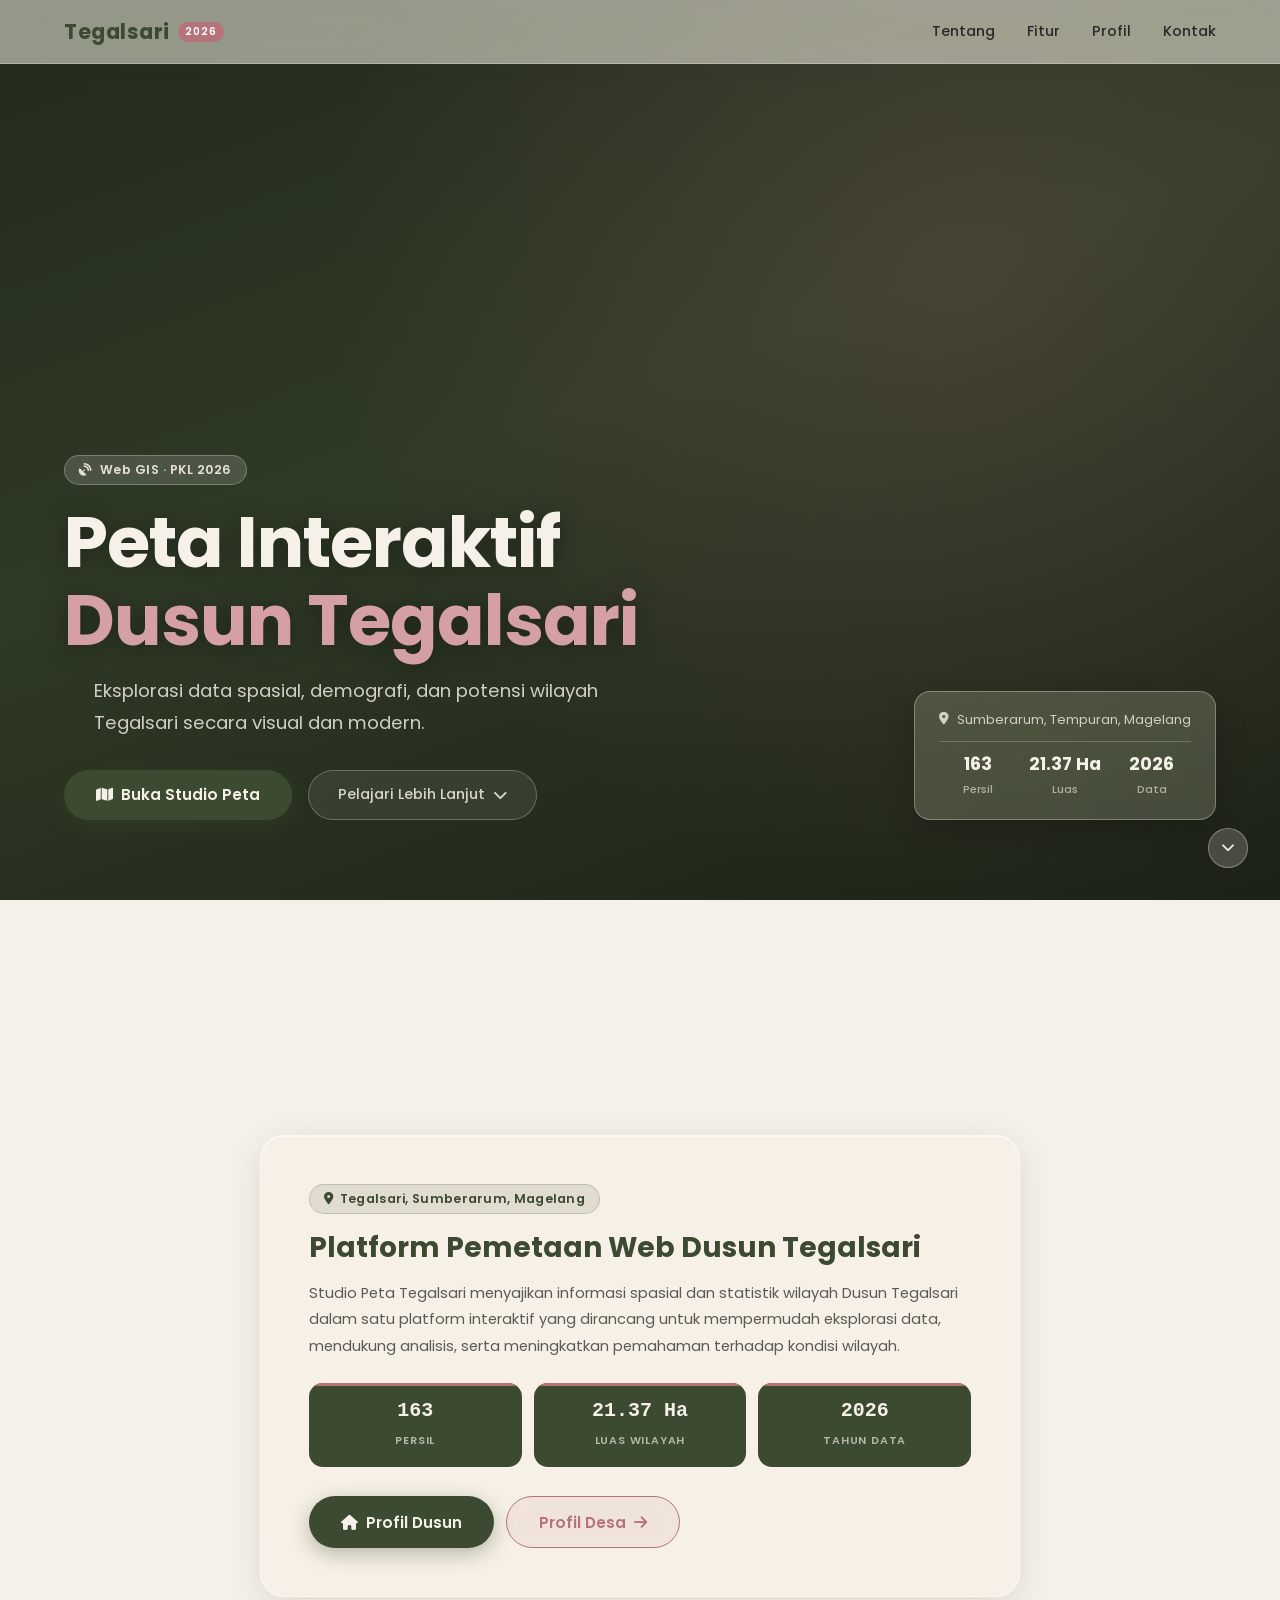
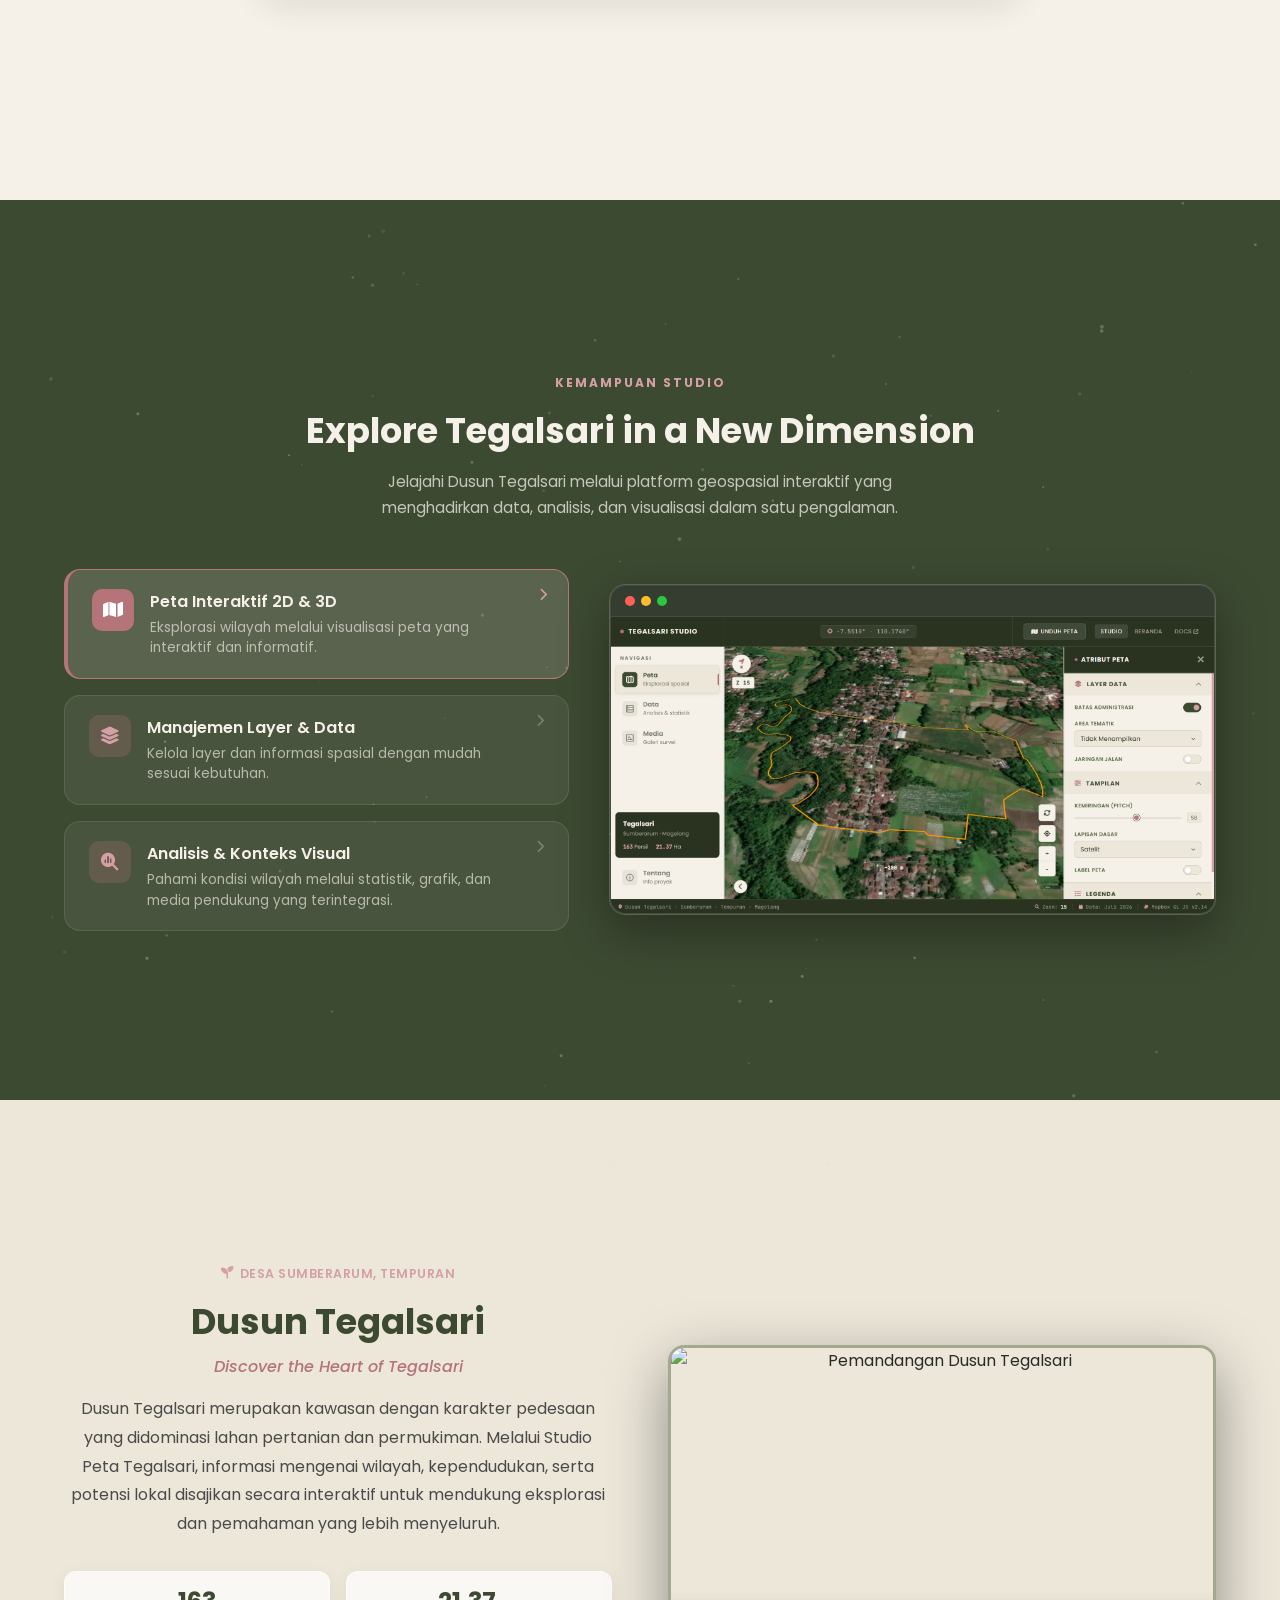
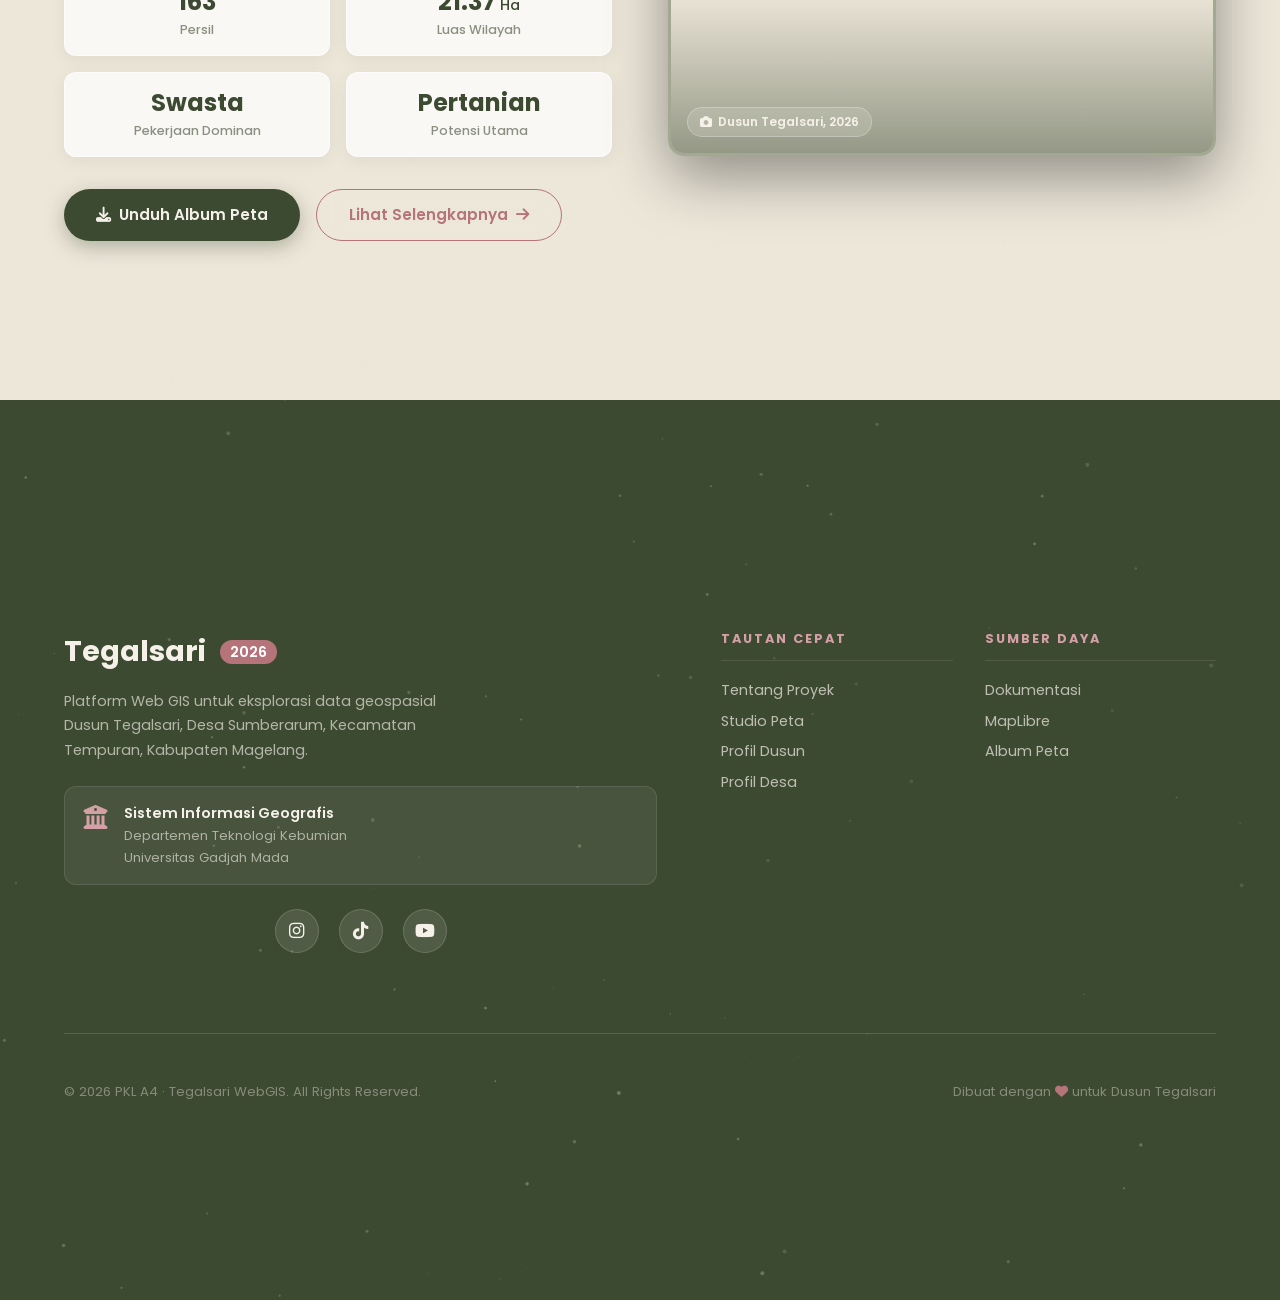
==== commit 4eab7bb2: "4" ====
--- a/index.html
+++ b/index.html
@@ -14,6 +14,7 @@
     <meta property="og:url" content="https://dusun-tegalsari.web.app/index.html">
     <meta property="og:type" content="website">
     <link rel="shortcut icon" href="./data/logo.jpg" type="image/x-icon">
+    <link rel="apple-touch-icon" href="./data/apple-touch-icon.png">
     <link rel="preconnect" href="https://fonts.googleapis.com">
     <link rel="preconnect" href="https://fonts.gstatic.com" crossorigin>
     <link href="https://fonts.googleapis.com/css2?family=Poppins:wght@300;400;500;600;700&display=swap" rel="stylesheet">
@@ -119,12 +120,6 @@
                             <a href="https://desasumberarum.id/" target="_blank" class="btn btn-secondary">
                                 Profil Desa <i class="fa-solid fa-arrow-right"></i>
                             </a>
-                        </div>
-                    </div>
-                    <div class="about-map-placeholder">
-                        <div class="about-map-label">
-                            <i class="fa-solid fa-map-location-dot"></i>
-                            Batas Wilayah Dusun Tegalsari
                         </div>
                     </div>
                 </div>
--- a/landing-style.css
+++ b/landing-style.css
@@ -226,20 +226,21 @@
 
 .about-content-grid {
     display: grid;
-    grid-template-columns: 1fr 1fr;
-    gap: 2.5rem;
-    align-items: center;
+    grid-template-columns: 1fr;
+    justify-items: center;
     padding: 5rem 0 3rem;
 }
 
-/* Card kiri */
+/* Card kiri — sekarang jadi satu-satunya kartu, dilebarkan & di-center */
 .about-text-content {
+    width: 100%;
+    max-width: 760px;
     background: rgba(245, 240, 232, 0.72);
     backdrop-filter: blur(20px) saturate(160%);
     -webkit-backdrop-filter: blur(20px) saturate(160%);
     border: 1px solid rgba(255, 255, 255, 0.55);
     border-radius: 24px;
-    padding: 2.5rem;
+    padding: 3rem;
     box-shadow: 0 8px 32px rgba(61, 74, 50, 0.12), inset 0 1px 0 rgba(255,255,255,0.6);
 }
 
@@ -341,61 +342,8 @@
     color: #fff;
 }
 
-/* === FIX 1 & 2: Map placeholder — ukuran pas + label terlihat === */
-.about-map-placeholder {
-    /* Samakan tinggi dengan card kiri */
-    align-self: stretch;
-    min-height: 420px;
-    border-radius: 20px;
-    border: 2px solid rgba(255, 255, 255, 0.35);
-    background: rgba(0, 0, 0, 0.08);
-    position: relative;
-    display: flex;
-    align-items: flex-end;
-    padding: 1rem;
-    box-shadow: inset 0 0 0 1px rgba(255,255,255,0.15), 0 8px 32px rgba(0,0,0,0.15);
-    overflow: hidden;
-}
-
-/* Overlay samar biar label terbaca */
-.about-map-placeholder::before {
-    content: '';
-    position: absolute;
-    bottom: 0; left: 0; right: 0;
-    height: 80px;
-    background: linear-gradient(to top, rgba(30, 35, 20, 0.65) 0%, transparent 100%);
-    pointer-events: none;
-    border-radius: 0 0 20px 20px;
-}
-
-/* FIX 2: Label terlihat jelas di atas gradient gelap */
-.about-map-label {
-    position: relative;
-    z-index: 2;
-    display: inline-flex;
-    align-items: center;
-    gap: 0.5rem;
-    /* Warna terang supaya kontras di atas peta gelap */
-    background: rgba(245, 240, 232, 0.92);
-    backdrop-filter: blur(10px);
-    color: var(--olive, #3d4a32);
-    font-size: 0.78rem;
-    font-weight: 700;
-    padding: 7px 16px;
-    border-radius: 50px;
-    border: 1px solid rgba(255, 255, 255, 0.8);
-    box-shadow: 0 2px 12px rgba(0,0,0,0.2);
-    letter-spacing: 0.3px;
-}
-.about-map-label i {
-    color: var(--rose, #b5737a);
-    font-size: 0.75rem;
-}
-
 /* Responsive */
 @media (max-width: 992px) {
-    .about-content-grid { grid-template-columns: 1fr; gap: 2rem; }
-    .about-map-placeholder { display: none; }
     .about-stats-mini { grid-template-columns: repeat(3, 1fr); }
 }
 
@@ -780,13 +728,11 @@
    RESPONSIVE
    ============================================ */
 @media (max-width: 992px) {
-    .about-content-grid,
     .features-interactive-grid,
     .profil-dusun-grid {
         grid-template-columns: 1fr;
         gap: 2rem;
     }
-    .about-map-placeholder { display: none; }
     .footer-grid { grid-template-columns: 1fr 1fr; }
     .features-subtitle { text-align: left; }
     #features .section-title { text-align: left; }
